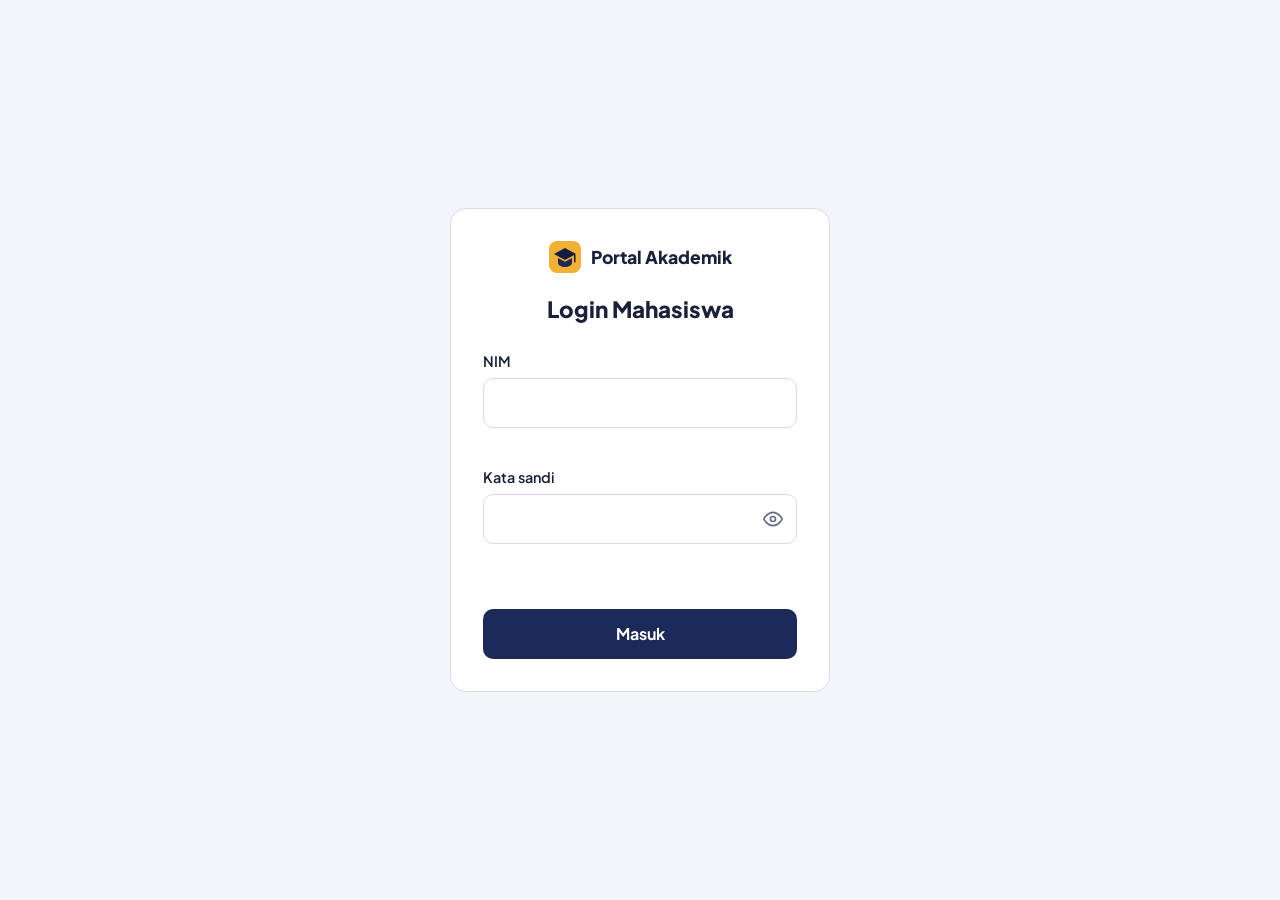
==== dashboard.html @ c450e0a2 "first commit" ====
<!DOCTYPE html>
<html lang="id">
<head>
  <meta charset="UTF-8">
  <meta name="viewport" content="width=device-width, initial-scale=1">
  <title>Dashboard Mahasiswa</title>
  <link rel="icon" href="assets/logo.svg" type="image/svg+xml">
  <link rel="preconnect" href="https://fonts.googleapis.com">
  <link href="https://fonts.googleapis.com/css2?family=Plus+Jakarta+Sans:wght@400;500;600;800&display=swap" rel="stylesheet">
  <link rel="stylesheet" href="css/style.css">
  <link rel="stylesheet" href="css/dashboard.css">
</head>
<body>
  <header class="topbar">
    <div class="brand"><img src="assets/logo.svg" alt=""> Portal Akademik</div>
    <button class="btn-ghost" id="btnLogout" type="button">Keluar</button>
  </header>

  <main class="container">
    <section class="box me">
      <h1 id="nama"></h1>
      <p id="info"></p>
      <div class="angka">
        <div><small>Semester</small><strong id="semester"></strong></div>
        <div><small>Kelas</small><strong id="kelas"></strong></div>
      </div>
    </section>

    <!-- <section class="box">
      <h2>Jadwal kuliah</h2>
      <div class="table-wrap">
        <table>
          <thead><tr><th>Hari</th><th>Jam</th><th>Mata kuliah</th><th>Ruang</th></tr></thead>
          <tbody id="jadwalBody"></tbody>
        </table>
      </div>
    </section>

    <section class="box">
      <h2>Nilai</h2>
      <div class="table-wrap">
        <table>
          <thead><tr><th>Mata kuliah</th><th>SKS</th><th>Nilai</th></tr></thead>
          <tbody id="nilaiBody"></tbody>
        </table>
      </div>
    </section>
  </main> -->

  <script src="js/data.js"></script>
  <script src="js/dashboard.js"></script>
</body>
</html>
---- css/style.css ----
/* ===== Gaya umum (dipakai semua halaman) ===== */
:root {
  --navy: #1c2a5a;
  --navy-dark: #131d40;
  --gold: #f2b134;
  --bg: #f4f5f9;
  --surface: #ffffff;
  --ink: #1a2038;
  --muted: #646c88;
  --line: #d9dce8;
  --danger: #c63a3a;
  --ok: #1f8a5b;
}

* { box-sizing: border-box; }
[hidden] { display: none !important; }

body {
  margin: 0;
  font-family: "Plus Jakarta Sans", system-ui, -apple-system, "Segoe UI", Roboto, sans-serif;
  background: var(--bg);
  color: var(--ink);
  line-height: 1.5;
}

button, input { font: inherit; color: inherit; }
:focus-visible { outline: 3px solid var(--gold); outline-offset: 2px; }

.brand { display: flex; align-items: center; gap: 10px; font-weight: 800; font-size: 1.1rem; }
.brand img { width: 32px; height: 32px; }

.btn {
  width: 100%;
  padding: 13px;
  border: 0;
  border-radius: 10px;
  background: var(--navy);
  color: #fff;
  font-weight: 700;
  cursor: pointer;
}
.btn:hover { background: var(--navy-dark); }
.btn:disabled { opacity: .6; cursor: wait; }

.btn-ghost {
  background: var(--surface);
  color: var(--ink);
  border: 1.5px solid var(--line);
  border-radius: 10px;
  padding: 9px 16px;
  font-weight: 600;
  cursor: pointer;
}
.btn-ghost:hover { border-color: var(--navy); }

/* ===== Halaman login ===== */
.page { min-height: 100vh; display: grid; place-items: center; padding: 24px; }

.card {
  width: 100%;
  max-width: 380px;
  background: var(--surface);
  border: 1px solid var(--line);
  border-radius: 16px;
  padding: 32px;
}
.card .brand { justify-content: center; margin-bottom: 20px; }
.card h2 { margin: 0 0 24px; font-size: 1.4rem; font-weight: 800; text-align: center; }

.field { margin-bottom: 16px; }
.field label { display: block; margin-bottom: 6px; font-weight: 600; font-size: .9rem; }
.wrap { position: relative; }

.input {
  width: 100%;
  padding: 12px 14px;
  background: var(--surface);
  border: 1.5px solid var(--line);
  border-radius: 10px;
}
.input:focus {
  outline: none;
  border-color: var(--navy);
  box-shadow: 0 0 0 3px rgba(28, 42, 90, .18);
}
.input.error { border-color: var(--danger); }
.input.valid { border-color: var(--ok); }

/* Sembunyikan ikon mata bawaan Edge/IE agar tidak menumpuk dengan tombol "Lihat" */
input::-ms-reveal,
input::-ms-clear { display: none; }
.wrap .input { padding-right: 52px; }

.toggle {
  position: absolute; right: 4px; top: 50%;
  transform: translateY(-50%);
  width: 40px; height: 40px;
  display: grid; place-items: center;
  background: none; border: 0; border-radius: 8px;
  color: var(--muted);
  cursor: pointer;
}
.toggle:hover { color: var(--navy); }
.toggle .ic-hide { display: none; }
.toggle.on .ic-show { display: none; }
.toggle.on .ic-hide { display: block; }

.check { display: flex; align-items: center; gap: 8px; font-size: .9rem; cursor: pointer; margin-bottom: 14px; }

.msg { margin: 6px 0 0; min-height: 1.2em; font-size: .85rem; color: var(--danger); }
.form-msg { margin: 0 0 10px; }

@media (max-width: 480px) {
  .card { padding: 24px 20px; }
}

@media (prefers-reduced-motion: no-preference) {
  .btn, .btn-ghost, .input { transition: background .15s, border-color .15s, box-shadow .15s; }
}
---- css/dashboard.css ----
/* ===== Gaya dashboard ===== */
.topbar {
  display: flex;
  justify-content: space-between;
  align-items: center;
  padding: 12px 20px;
  background: var(--surface);
  border-bottom: 1px solid var(--line);
}

.container { max-width: 860px; margin: 0 auto; padding: 24px 16px 40px; }

.box {
  background: var(--surface);
  border: 1px solid var(--line);
  border-radius: 14px;
  padding: 20px;
  margin-bottom: 16px;
}
.box h2 { margin: 0 0 12px; font-size: 1.05rem; }

.me h1 { margin: 0; font-size: 1.5rem; font-weight: 800; }
.me p { margin: 2px 0 0; color: var(--muted); }
.angka { display: flex; gap: 40px; margin-top: 16px; }
.angka small { display: block; color: var(--muted); font-weight: 600; }
.angka strong { font-size: 1.5rem; font-weight: 800; }

.table-wrap { overflow-x: auto; }
table { width: 100%; border-collapse: collapse; font-size: .92rem; }
th, td { text-align: left; padding: 10px 8px; border-bottom: 1px solid var(--line); white-space: nowrap; }
th { color: var(--muted); font-weight: 600; }
tr:last-child td { border-bottom: 0; }

.grade {
  display: inline-block;
  min-width: 28px;
  text-align: center;
  padding: 2px 8px;
  border-radius: 99px;
  font-weight: 700;
  background: #e3efe9;
  color: var(--ok);
}
.grade.mid { background: #fbf3de; color: #8a6200; }
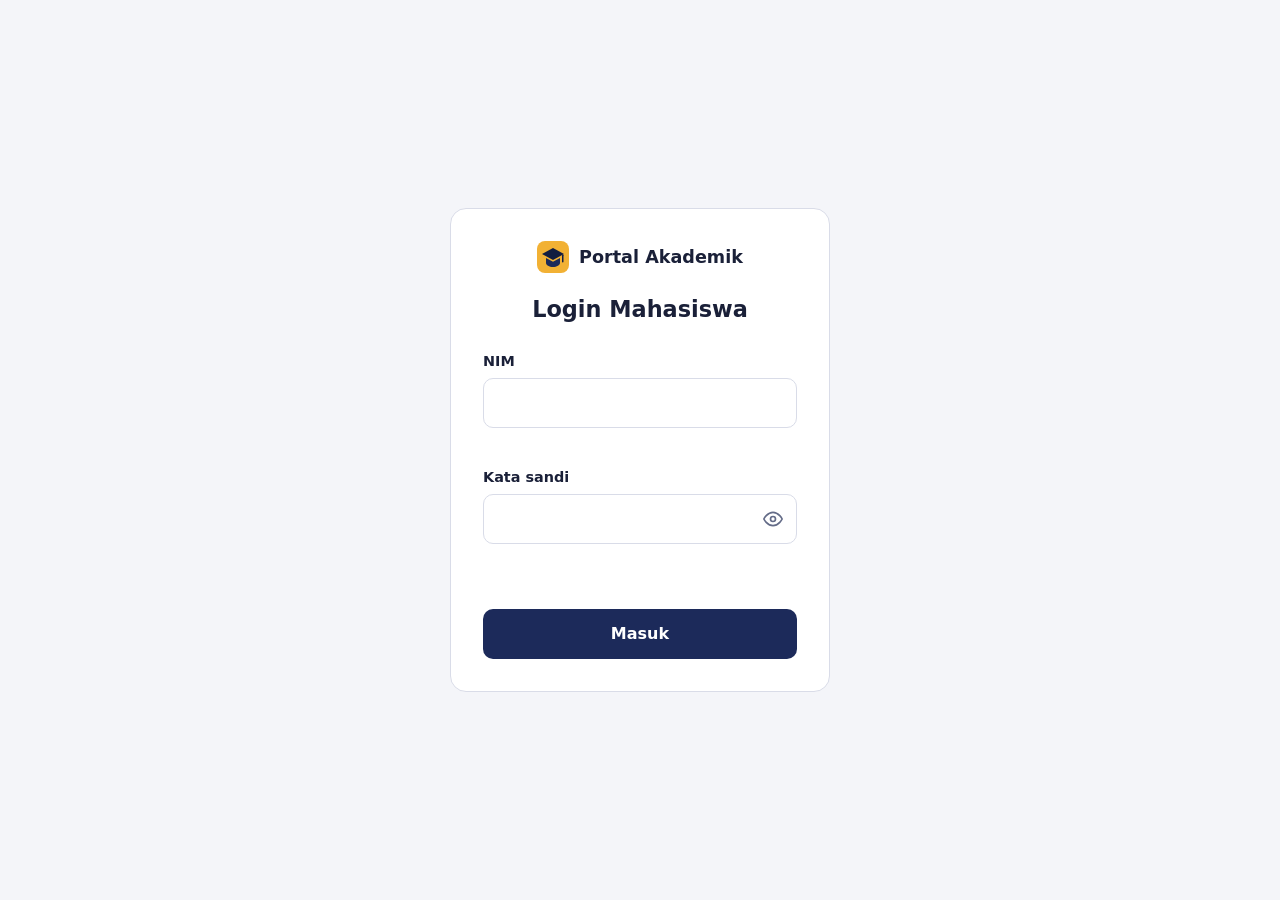
==== commit 547addde: "pembaruan" ====
--- a/dashboard.html
+++ b/dashboard.html
@@ -5,8 +5,6 @@
   <meta name="viewport" content="width=device-width, initial-scale=1">
   <title>Dashboard Mahasiswa</title>
   <link rel="icon" href="assets/logo.svg" type="image/svg+xml">
-  <link rel="preconnect" href="https://fonts.googleapis.com">
-  <link href="https://fonts.googleapis.com/css2?family=Plus+Jakarta+Sans:wght@400;500;600;800&display=swap" rel="stylesheet">
   <link rel="stylesheet" href="css/style.css">
   <link rel="stylesheet" href="css/dashboard.css">
 </head>
@@ -25,28 +23,7 @@
         <div><small>Kelas</small><strong id="kelas"></strong></div>
       </div>
     </section>
-
-    <!-- <section class="box">
-      <h2>Jadwal kuliah</h2>
-      <div class="table-wrap">
-        <table>
-          <thead><tr><th>Hari</th><th>Jam</th><th>Mata kuliah</th><th>Ruang</th></tr></thead>
-          <tbody id="jadwalBody"></tbody>
-        </table>
-      </div>
-    </section>
-
-    <section class="box">
-      <h2>Nilai</h2>
-      <div class="table-wrap">
-        <table>
-          <thead><tr><th>Mata kuliah</th><th>SKS</th><th>Nilai</th></tr></thead>
-          <tbody id="nilaiBody"></tbody>
-        </table>
-      </div>
-    </section>
-  </main> -->
-
+    
   <script src="js/data.js"></script>
   <script src="js/dashboard.js"></script>
 </body>
--- a/css/style.css
+++ b/css/style.css
@@ -17,7 +17,7 @@
 
 body {
   margin: 0;
-  font-family: "Plus Jakarta Sans", system-ui, -apple-system, "Segoe UI", Roboto, sans-serif;
+  font-family: "Segoe UI", system-ui, -apple-system, Roboto, Arial, sans-serif;
   background: var(--bg);
   color: var(--ink);
   line-height: 1.5;
@@ -105,8 +105,6 @@
 .toggle.on .ic-show { display: none; }
 .toggle.on .ic-hide { display: block; }
 
-.check { display: flex; align-items: center; gap: 8px; font-size: .9rem; cursor: pointer; margin-bottom: 14px; }
-
 .msg { margin: 6px 0 0; min-height: 1.2em; font-size: .85rem; color: var(--danger); }
 .form-msg { margin: 0 0 10px; }
 
